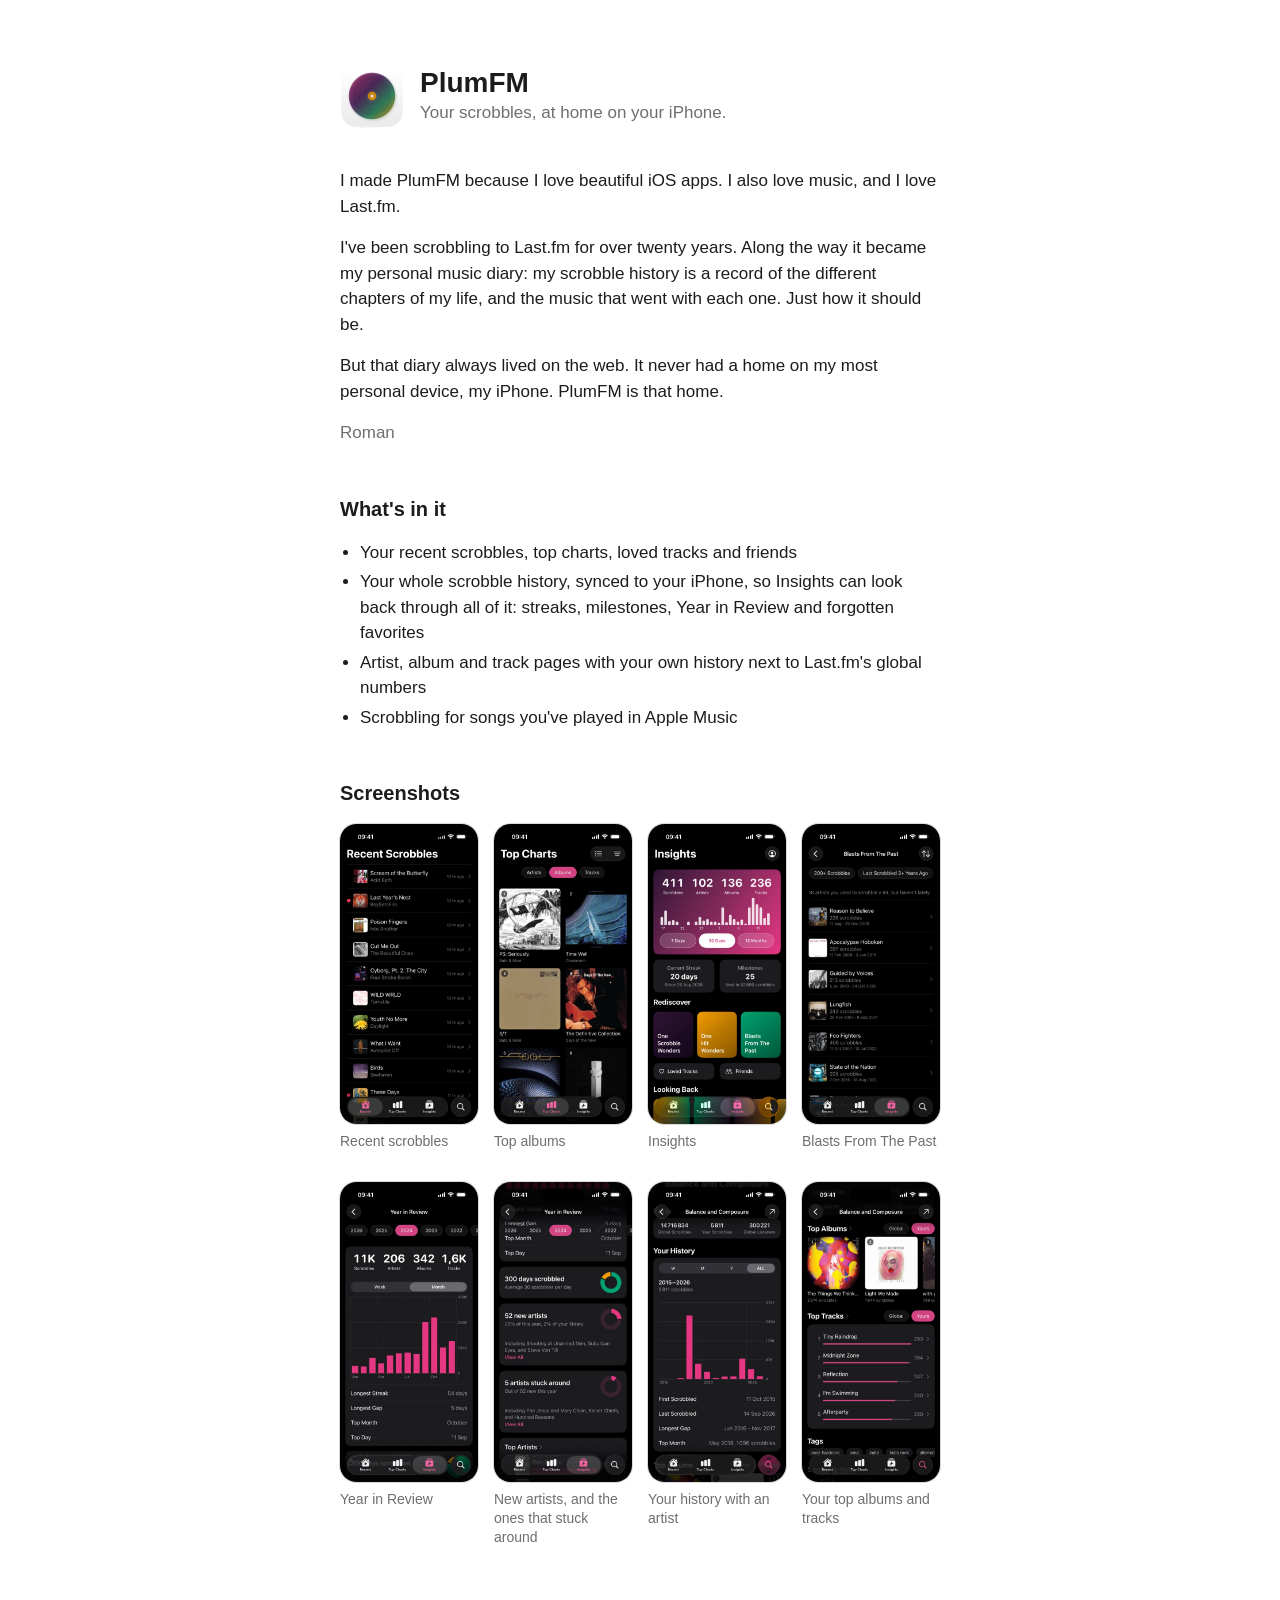
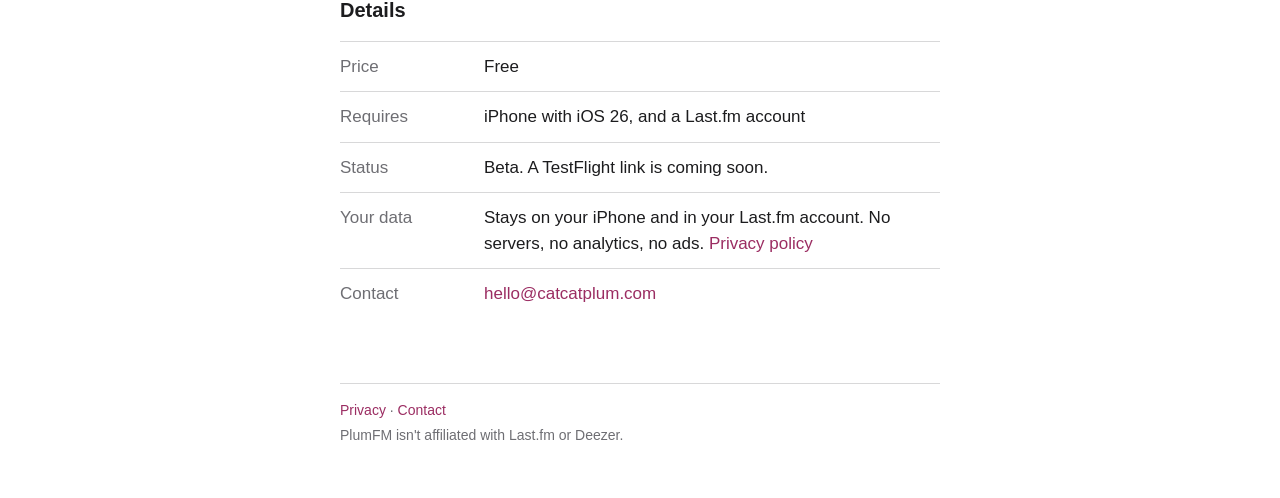
==== index.html @ 943dd9a4 "Added a PlumFM home page with screenshots and restyled the privacy page to match" ====
<!doctype html>
<html lang="en">
<head>
  <meta charset="utf-8">
  <meta name="viewport" content="width=device-width, initial-scale=1">
  <meta name="color-scheme" content="light dark">
  <title>PlumFM</title>
  <meta name="description" content="Your scrobbles, at home on your iPhone. A free Last.fm client for iPhone.">
  <meta property="og:title" content="PlumFM">
  <meta property="og:description" content="Your scrobbles, at home on your iPhone. A free Last.fm client for iPhone.">
  <meta property="og:image" content="https://catcatplum.com/images/icon-512.png">
  <meta property="og:url" content="https://catcatplum.com/">
  <link rel="icon" type="image/png" href="/favicon.png">
  <link rel="stylesheet" href="/assets/site.css">
</head>
<body>
  <header class="app">
    <img src="/images/icon-128.png" alt="">
    <div>
      <h1>PlumFM</h1>
      <p>Your scrobbles, at home on your iPhone.</p>
    </div>
  </header>

  <main>
    <p>I made PlumFM because I love beautiful iOS apps. I also love music, and I love Last.fm.</p>
    <p>I've been scrobbling to Last.fm for over twenty years. Along the way it became my personal music diary: my scrobble history is a record of the different chapters of my life, and the music that went with each one. Just how it should be.</p>
    <p>But that diary always lived on the web. It never had a home on my most personal device, my iPhone. PlumFM is that home.</p>
    <p class="signature">Roman</p>

    <h2>What's in it</h2>
    <ul>
      <li>Your recent scrobbles, top charts, loved tracks and friends</li>
      <li>Your whole scrobble history, synced to your iPhone, so Insights can look back through all of it: streaks, milestones, Year in Review and forgotten favorites</li>
      <li>Artist, album and track pages with your own history next to Last.fm's global numbers</li>
      <li>Scrobbling for songs you've played in Apple Music</li>
    </ul>

    <h2>Screenshots</h2>
    <ul class="screenshots">
      <li><img src="/images/recent-scrobbles.jpg" width="480" height="1042" loading="lazy" alt="Recent Scrobbles screen"><span>Recent scrobbles</span></li>
      <li><img src="/images/top-albums.jpg" width="480" height="1042" loading="lazy" alt="Top Charts screen showing albums as a gallery"><span>Top albums</span></li>
      <li><img src="/images/insights.jpg" width="480" height="1042" loading="lazy" alt="Insights screen"><span>Insights</span></li>
      <li><img src="/images/blasts-from-the-past.jpg" width="480" height="1042" loading="lazy" alt="Blasts From The Past screen listing artists you used to scrobble a lot"><span>Blasts From The Past</span></li>
      <li><img src="/images/year-in-review.jpg" width="480" height="1042" loading="lazy" alt="Year in Review screen"><span>Year in Review</span></li>
      <li><img src="/images/year-in-review-discovery.jpg" width="480" height="1042" loading="lazy" alt="Year in Review showing new artists and the ones that stuck around"><span>New artists, and the ones that stuck around</span></li>
      <li><img src="/images/artist-history.jpg" width="480" height="1042" loading="lazy" alt="An artist page showing your scrobble history"><span>Your history with an artist</span></li>
      <li><img src="/images/artist-top-albums.jpg" width="480" height="1042" loading="lazy" alt="An artist page showing your top albums and tracks"><span>Your top albums and tracks</span></li>
    </ul>

    <h2>Details</h2>
    <dl class="facts">
      <dt>Price</dt>
      <dd>Free</dd>
      <dt>Requires</dt>
      <dd>iPhone with iOS 26, and a Last.fm account</dd>
      <dt>Status</dt>
      <dd>Beta. A TestFlight link is coming soon.</dd>
      <dt>Your data</dt>
      <dd>Stays on your iPhone and in your Last.fm account. No servers, no analytics, no ads. <a href="/privacy">Privacy policy</a></dd>
      <dt>Contact</dt>
      <dd><a href="mailto:hello@catcatplum.com">hello@catcatplum.com</a></dd>
    </dl>
  </main>

  <footer>
    <p><a href="/privacy">Privacy</a> · <a href="mailto:hello@catcatplum.com">Contact</a></p>
    <p>PlumFM isn't affiliated with Last.fm or Deezer.</p>
  </footer>
</body>
</html>
---- assets/site.css ----
:root {
  --background: #ffffff;
  --text: #1c1c1e;
  --secondary: #6e6e73;
  --separator: rgba(60, 60, 67, 0.2);
  --link: #9b2d62;
}

@media (prefers-color-scheme: dark) {
  :root {
    --background: #000000;
    --text: #f2f2f7;
    --secondary: #98989d;
    --separator: rgba(84, 84, 88, 0.6);
    --link: #d44782;
  }
}

* {
  box-sizing: border-box;
}

html {
  -webkit-text-size-adjust: 100%;
}

body {
  margin: 0 auto;
  max-width: 40rem;
  padding: 4rem 1.25rem 3rem;
  background: var(--background);
  color: var(--text);
  font: 17px/1.5 -apple-system, BlinkMacSystemFont, "Helvetica Neue", Helvetica, Arial, sans-serif;
}

a {
  color: var(--link);
  text-decoration: none;
}

a:hover {
  text-decoration: underline;
}

h1 {
  margin: 0;
  font-size: 1.75rem;
  line-height: 1.2;
}

h2 {
  margin: 3rem 0 1rem;
  font-size: 1.25rem;
}

p,
ul {
  margin: 0 0 1rem;
}

ul {
  padding-left: 1.25rem;
}

li + li {
  margin-top: 0.25rem;
}

.app {
  display: flex;
  align-items: center;
  gap: 1rem;
  margin-bottom: 2.5rem;
  color: inherit;
}

.app:hover {
  text-decoration: none;
}

.app img {
  width: 64px;
  height: 64px;
}

.app p {
  margin: 0;
  color: var(--secondary);
}

.app .name {
  color: var(--text);
  font-size: 1.75rem;
  font-weight: 700;
  line-height: 1.2;
}

main h1 {
  margin-bottom: 1rem;
}

.signature {
  color: var(--secondary);
}

.screenshots {
  display: grid;
  grid-template-columns: repeat(4, 1fr);
  gap: 2rem 1rem;
  margin: 0;
  padding: 0;
  list-style: none;
}

.screenshots li + li {
  margin-top: 0;
}

.screenshots img {
  display: block;
  width: 100%;
  height: auto;
  border-radius: 12% / 5.5%;
  outline: 1px solid var(--separator);
}

.screenshots span {
  display: block;
  margin-top: 0.5rem;
  color: var(--secondary);
  font-size: 0.875rem;
  line-height: 1.35;
}

.facts {
  display: grid;
  grid-template-columns: 9rem 1fr;
  margin: 0;
}

.facts dt,
.facts dd {
  margin: 0;
  padding: 0.75rem 0;
  border-top: 1px solid var(--separator);
}

.facts dt {
  color: var(--secondary);
}

footer {
  margin-top: 4rem;
  padding-top: 1rem;
  border-top: 1px solid var(--separator);
  color: var(--secondary);
  font-size: 0.875rem;
}

footer p {
  margin: 0 0 0.25rem;
}

@media (max-width: 34rem) {
  body {
    padding-top: 2.5rem;
  }

  .screenshots {
    grid-template-columns: repeat(2, 1fr);
  }

  .facts {
    grid-template-columns: 1fr;
  }

  .facts dd {
    padding-top: 0;
    border-top: 0;
  }

  .facts dt {
    padding-bottom: 0.25rem;
  }
}
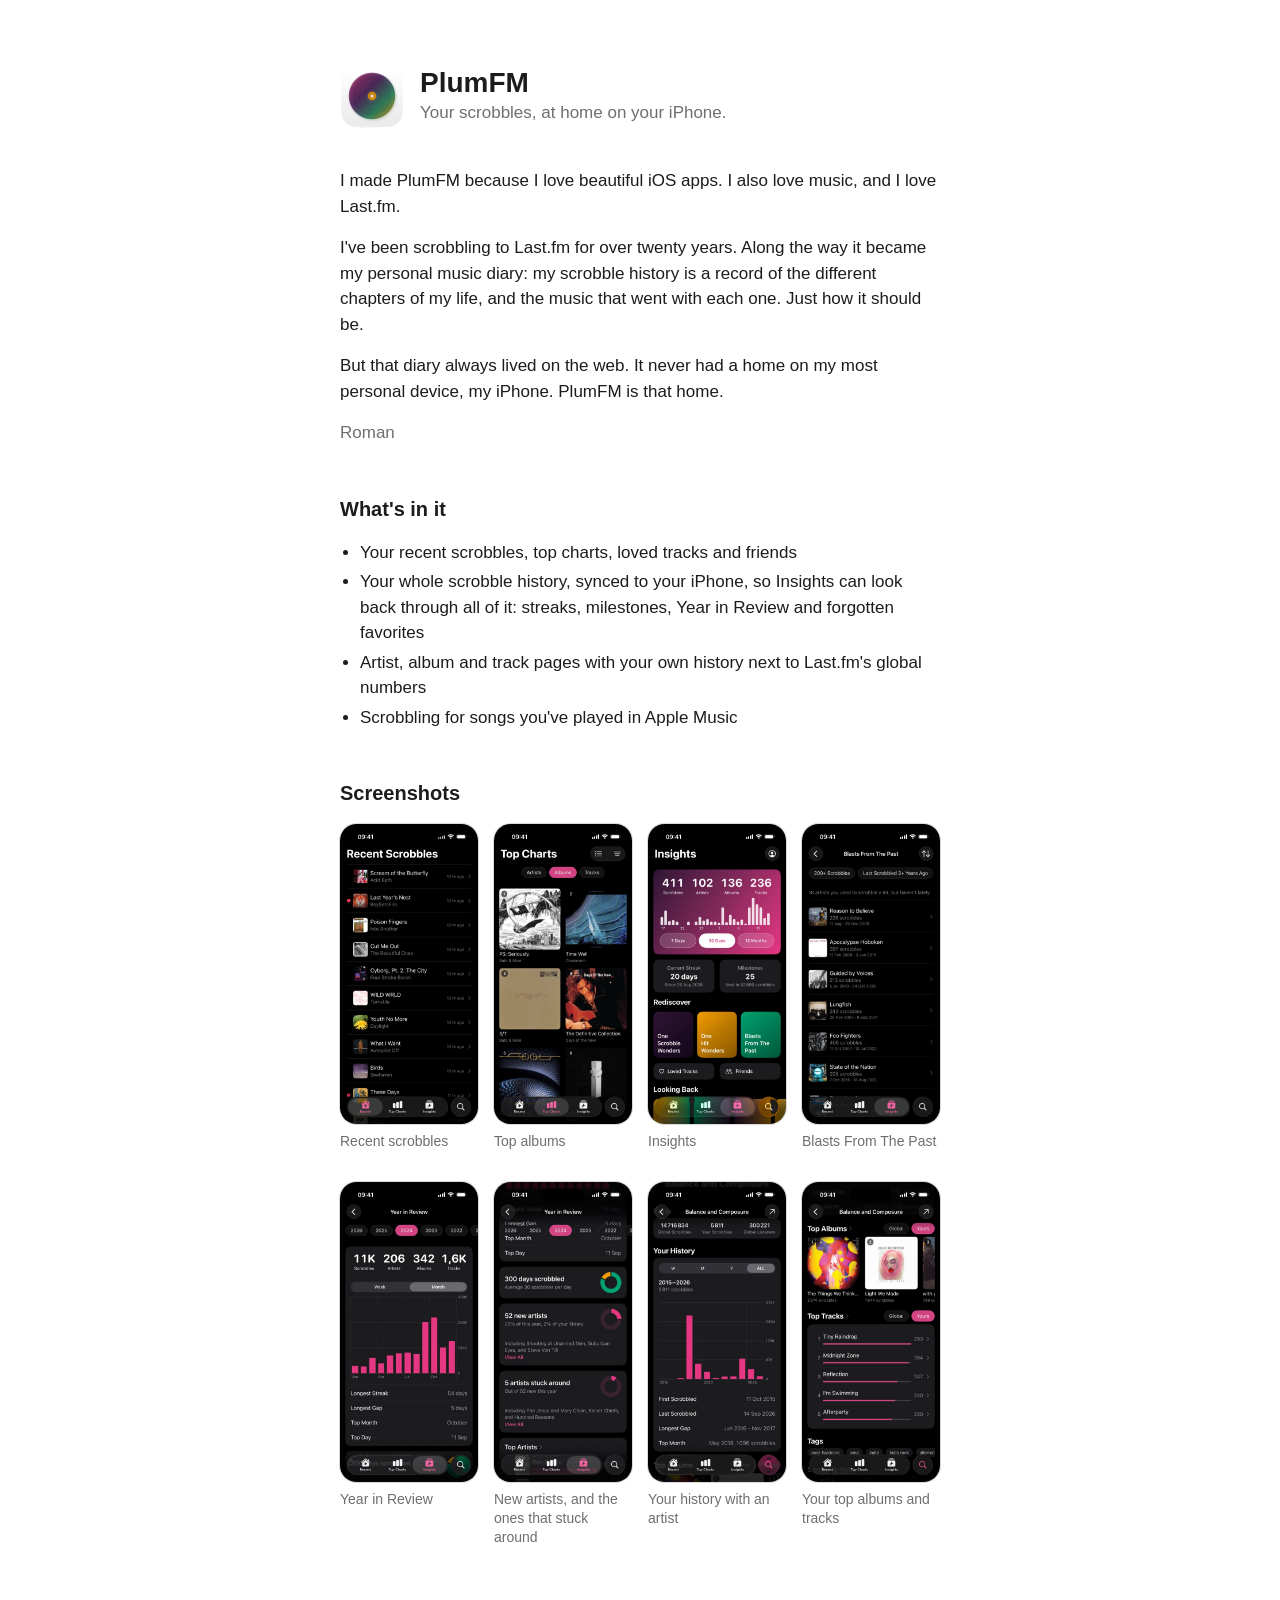
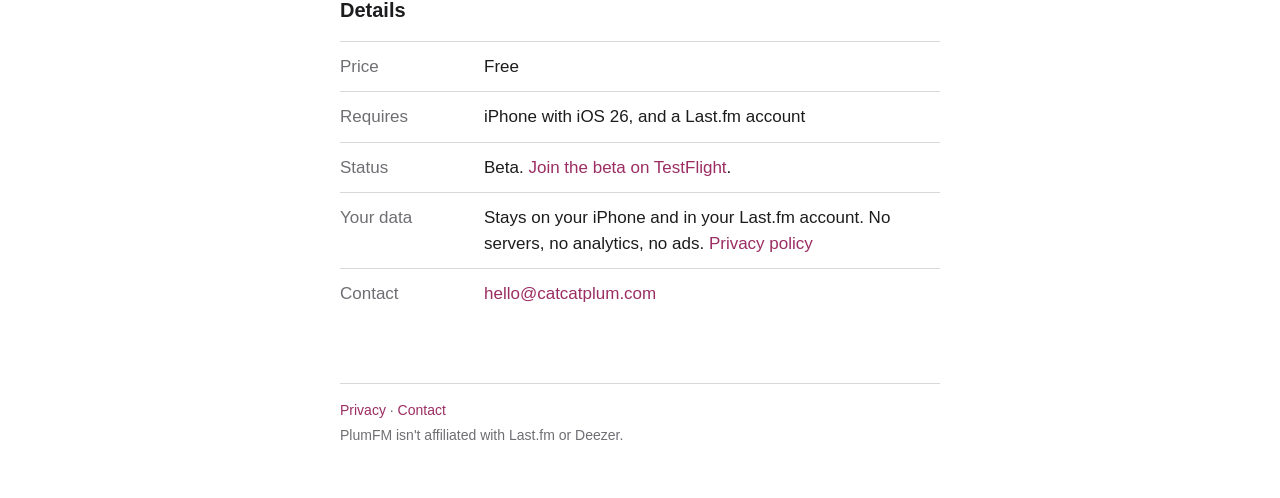
==== commit b03f5927: "Added the TestFlight public link to the home page" ====
--- a/index.html
+++ b/index.html
@@ -55,7 +55,7 @@
       <dt>Requires</dt>
       <dd>iPhone with iOS 26, and a Last.fm account</dd>
       <dt>Status</dt>
-      <dd>Beta. A TestFlight link is coming soon.</dd>
+      <dd>Beta. <a href="https://testflight.apple.com/join/X1cRBQF5">Join the beta on TestFlight</a>.</dd>
       <dt>Your data</dt>
       <dd>Stays on your iPhone and in your Last.fm account. No servers, no analytics, no ads. <a href="/privacy">Privacy policy</a></dd>
       <dt>Contact</dt>
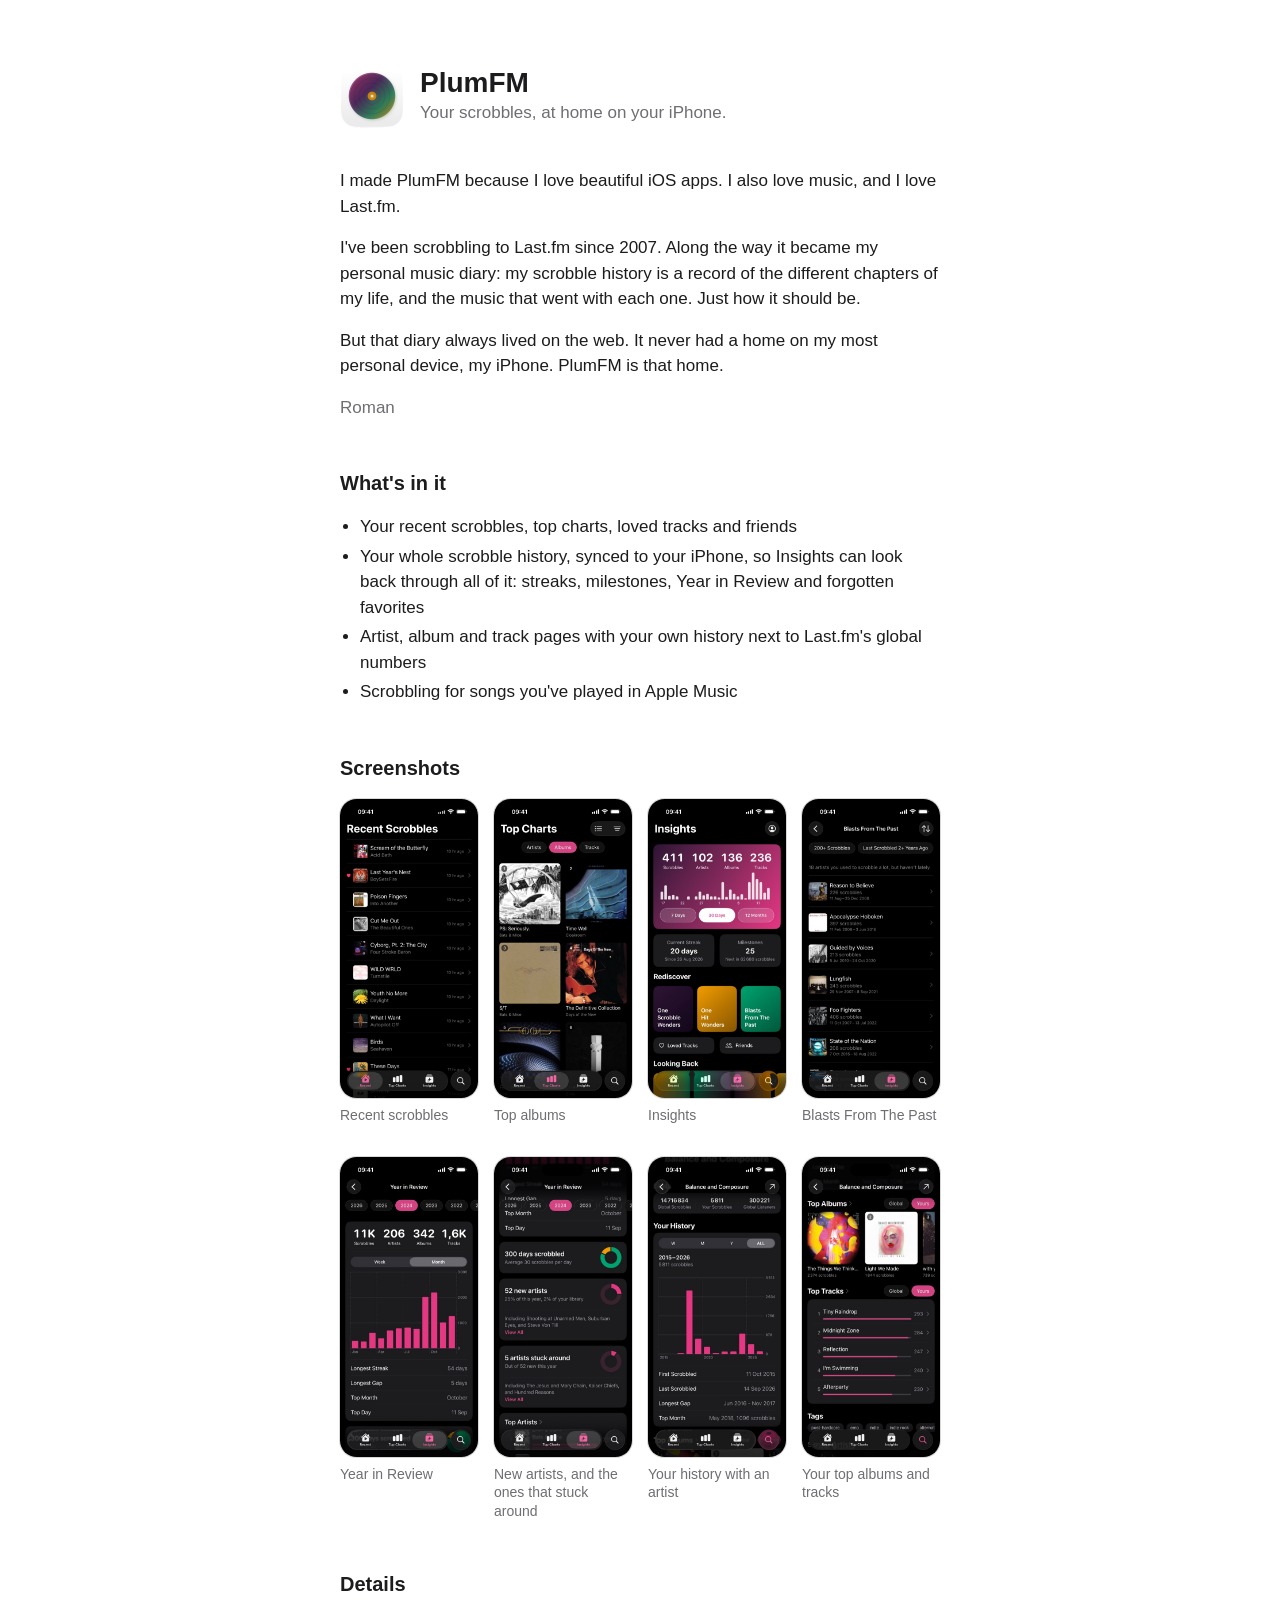
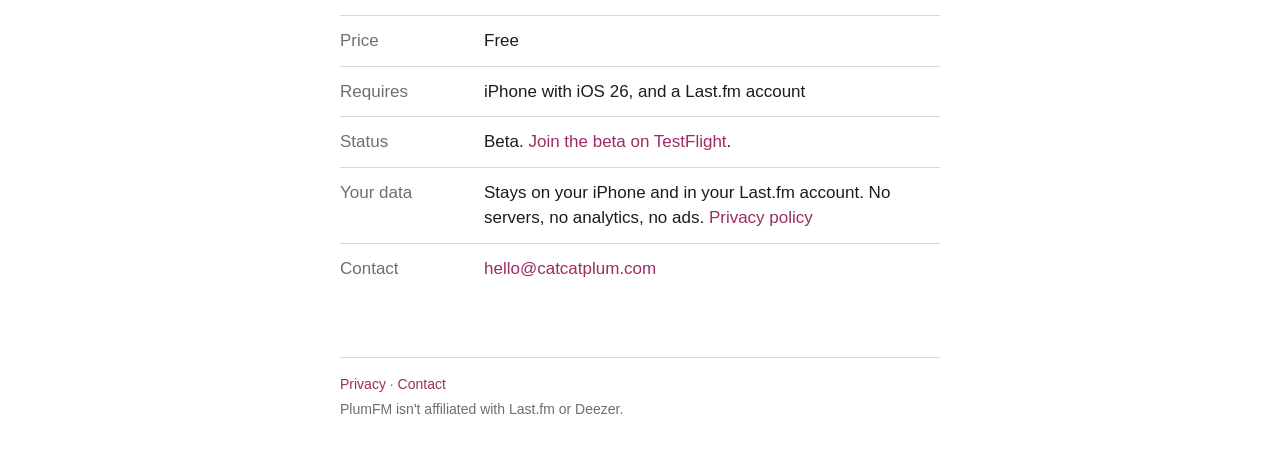
==== commit c76ed50d: "Corrected the note to say scrobbling since 2007, which is when the account started" ====
--- a/index.html
+++ b/index.html
@@ -24,7 +24,7 @@
 
   <main>
     <p>I made PlumFM because I love beautiful iOS apps. I also love music, and I love Last.fm.</p>
-    <p>I've been scrobbling to Last.fm for over twenty years. Along the way it became my personal music diary: my scrobble history is a record of the different chapters of my life, and the music that went with each one. Just how it should be.</p>
+    <p>I've been scrobbling to Last.fm since 2007. Along the way it became my personal music diary: my scrobble history is a record of the different chapters of my life, and the music that went with each one. Just how it should be.</p>
     <p>But that diary always lived on the web. It never had a home on my most personal device, my iPhone. PlumFM is that home.</p>
     <p class="signature">Roman</p>
 
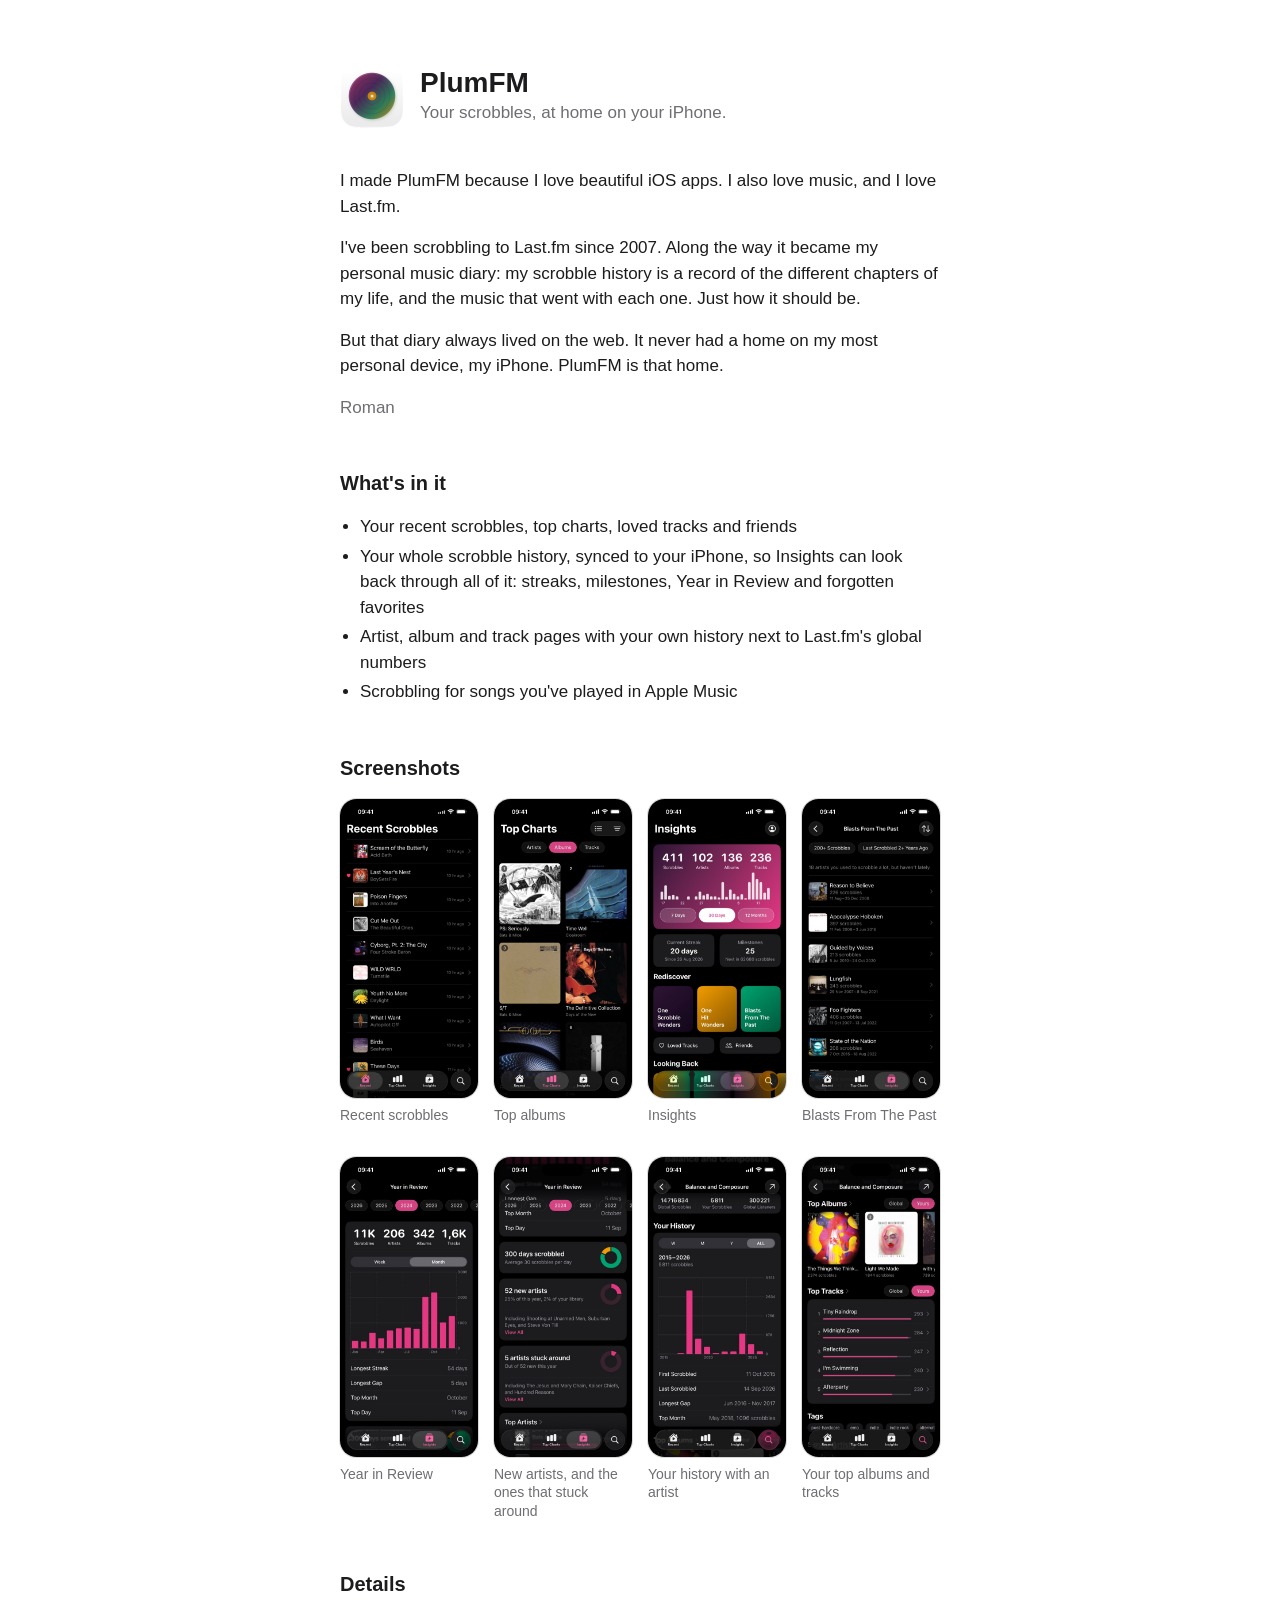
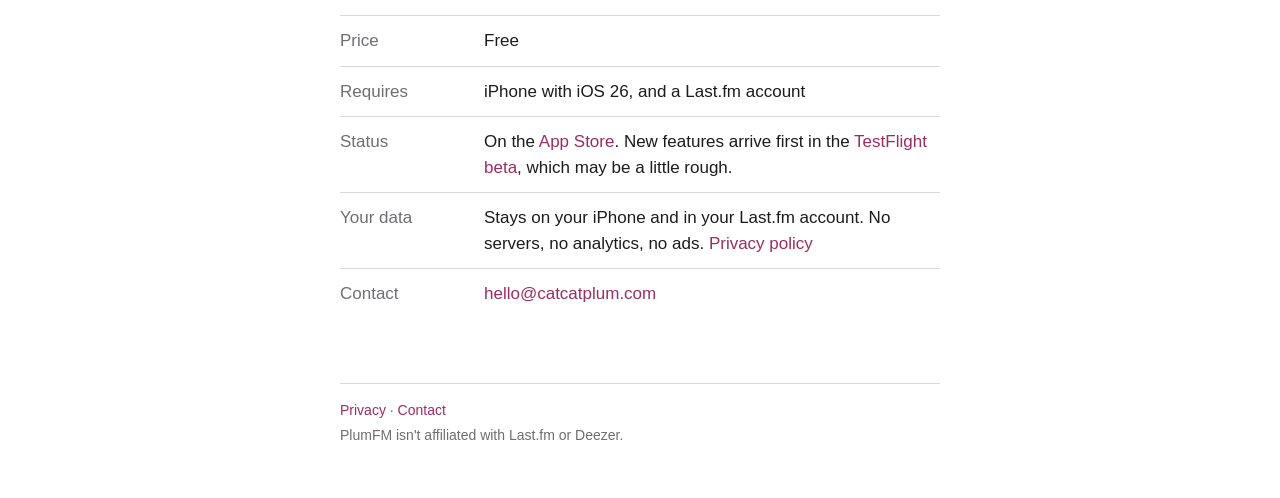
==== commit 0c1a568d: "Added the PlumFM roadmap JSON, covered it and Send Feedback in the privacy policy, and marked the ap" ====
--- a/index.html
+++ b/index.html
@@ -55,7 +55,7 @@
       <dt>Requires</dt>
       <dd>iPhone with iOS 26, and a Last.fm account</dd>
       <dt>Status</dt>
-      <dd>Beta. <a href="https://testflight.apple.com/join/X1cRBQF5">Join the beta on TestFlight</a>.</dd>
+      <dd>On the <a href="https://apps.apple.com/app/id6809552460">App Store</a>. New features arrive first in the <a href="https://testflight.apple.com/join/X1cRBQF5">TestFlight beta</a>, which may be a little rough.</dd>
       <dt>Your data</dt>
       <dd>Stays on your iPhone and in your Last.fm account. No servers, no analytics, no ads. <a href="/privacy">Privacy policy</a></dd>
       <dt>Contact</dt>
